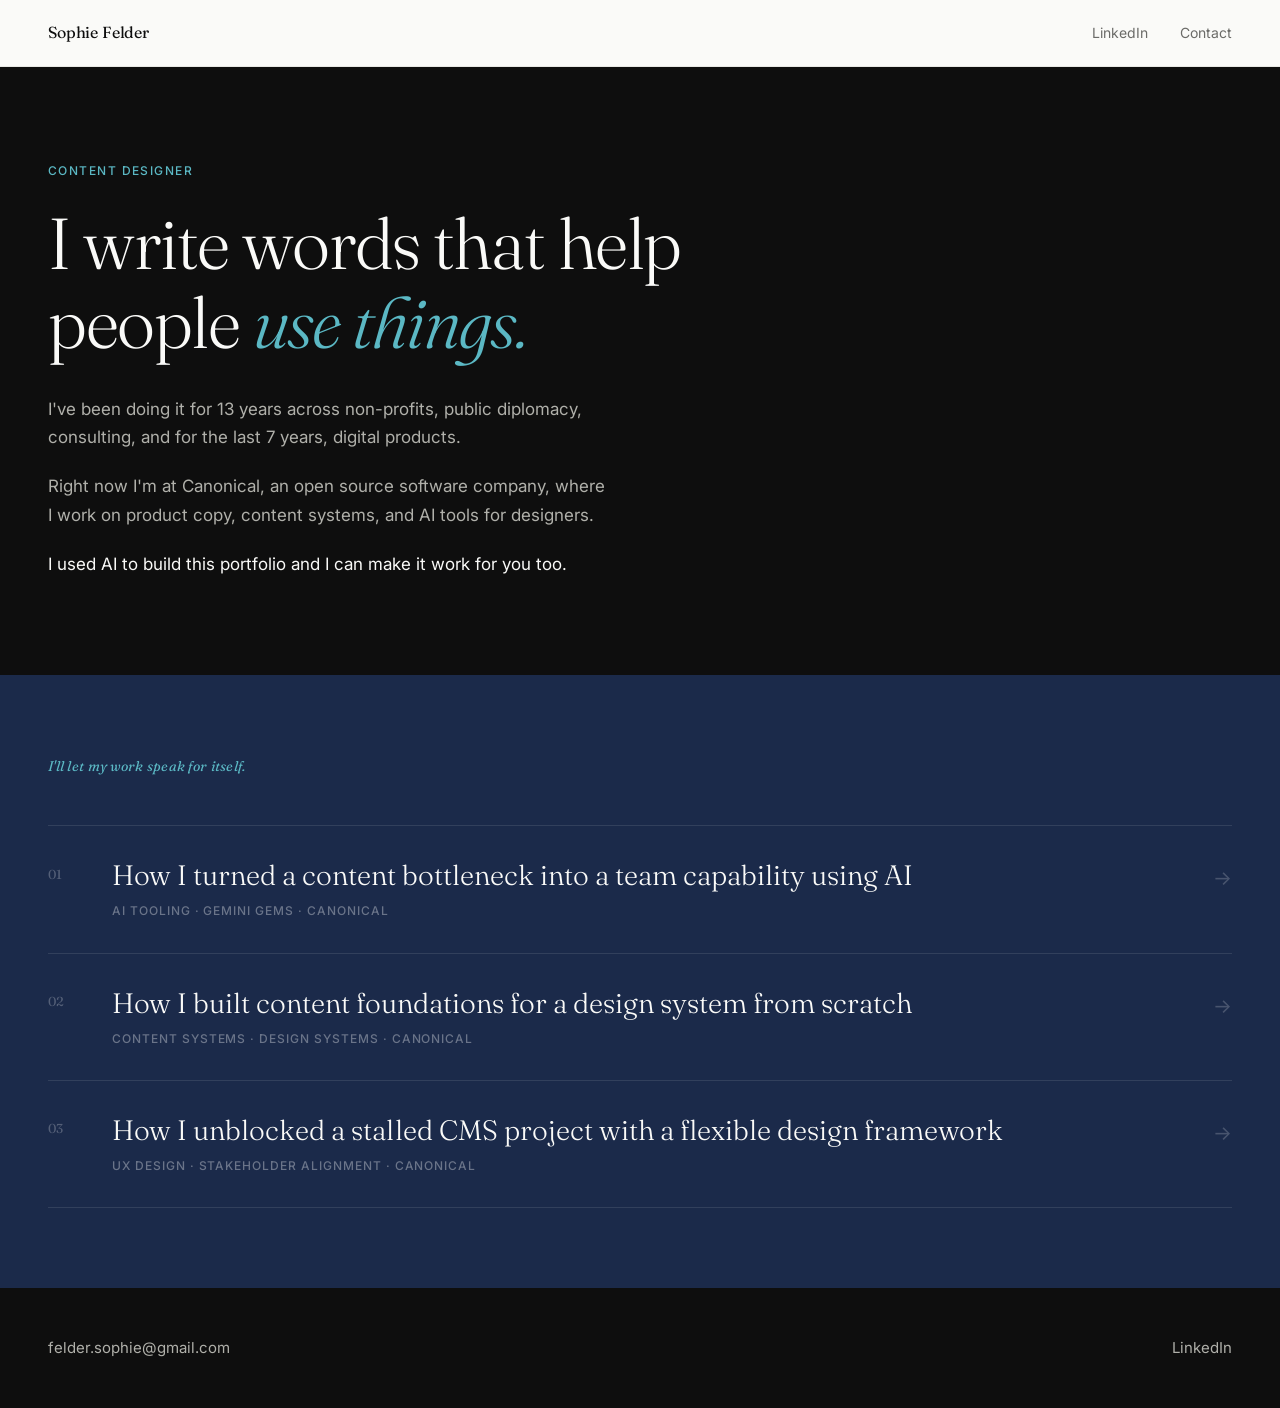
==== index.html @ ff307e4e "Add files via upload" ====
<!DOCTYPE html>
<html lang="en">
<head>
  <meta charset="UTF-8" />
  <meta name="viewport" content="width=device-width, initial-scale=1.0" />
  <title>Sophie Felder, Content Designer</title>
  <link href="https://fonts.googleapis.com/css2?family=Fraunces:ital,opsz,wght@0,9..144,300;0,9..144,400;0,9..144,500;1,9..144,300;1,9..144,400&family=Inter:wght@300;400;500&display=swap" rel="stylesheet" />
  <style>
    *, *::before, *::after { box-sizing: border-box; margin: 0; padding: 0; }

    :root {
      --black: #0E0E0E;
      --navy: #1B2A4A;
      --robin: #5BB8C4;
      --off-white: #FAFAF8;
      --warm-gray: #6B6B68;
      --light-gray: #E8E8E4;
      --serif: 'Fraunces', Georgia, serif;
      --sans: 'Inter', Helvetica, sans-serif;
    }

    html { scroll-behavior: smooth; }

    body {
      background: var(--off-white);
      color: var(--black);
      font-family: var(--sans);
      font-size: 16px;
      line-height: 1.6;
      -webkit-font-smoothing: antialiased;
    }

    /* NAV */
    nav {
      position: fixed;
      top: 0; left: 0; right: 0;
      z-index: 100;
      display: flex;
      justify-content: space-between;
      align-items: center;
      padding: 1.25rem 3rem;
      background: var(--off-white);
      border-bottom: 1px solid var(--light-gray);
    }

    .nav-name {
      font-family: var(--serif);
      font-size: 1rem;
      font-weight: 400;
      color: var(--black);
      text-decoration: none;
      letter-spacing: -0.01em;
    }

    .nav-links { display: flex; gap: 2rem; }
    .nav-links a {
      font-size: 0.875rem;
      font-weight: 400;
      color: var(--warm-gray);
      text-decoration: none;
      transition: color 0.2s;
    }
    .nav-links a:hover { color: var(--black); }

    /* HERO */
    .hero {
      background: var(--black);
      color: var(--off-white);
      padding: 9rem 3rem 6rem;
      min-height: 75vh;
      display: flex;
      align-items: flex-end;
    }

    .hero-inner {
      max-width: 900px;
    }

    .hero-eyebrow {
      font-family: var(--sans);
      font-size: 0.75rem;
      font-weight: 500;
      letter-spacing: 0.12em;
      text-transform: uppercase;
      color: var(--robin);
      margin-bottom: 1.5rem;
    }

    .hero h1 {
      font-family: var(--serif);
      font-size: clamp(2.5rem, 6vw, 4.5rem);
      font-weight: 300;
      line-height: 1.1;
      letter-spacing: -0.02em;
      margin-bottom: 2rem;
      color: var(--off-white);
    }

    .hero h1 em {
      font-style: italic;
      color: var(--robin);
    }

    .hero-body {
      max-width: 560px;
    }

    .hero-body p {
      font-size: 1.0625rem;
      line-height: 1.7;
      color: #B0B0AA;
      margin-bottom: 1.25rem;
    }

    .hero-body p:last-child { margin-bottom: 0; }

    .hero-body strong {
      color: var(--off-white);
      font-weight: 400;
    }

    /* WORK SECTION */
    .work-section {
      background: var(--navy);
      padding: 5rem 3rem;
    }

    .work-section h2 {
      font-family: var(--serif);
      font-size: 0.875rem;
      font-weight: 400;
      font-style: italic;
      color: var(--robin);
      margin-bottom: 3rem;
      letter-spacing: 0.02em;
    }

    .project-list { list-style: none; }

    .project-item {
      border-top: 1px solid rgba(255,255,255,0.1);
      padding: 2rem 0;
      display: flex;
      align-items: flex-start;
      justify-content: space-between;
      gap: 2rem;
      transition: background 0.2s;
    }

    .project-item:last-child { border-bottom: 1px solid rgba(255,255,255,0.1); }

    .project-item a {
      text-decoration: none;
      display: flex;
      align-items: flex-start;
      justify-content: space-between;
      width: 100%;
      gap: 2rem;
    }

    .project-number {
      font-family: var(--serif);
      font-size: 0.8125rem;
      color: rgba(255,255,255,0.25);
      margin-top: 0.35rem;
      flex-shrink: 0;
      width: 2rem;
    }

    .project-info { flex: 1; }

    .project-title {
      font-family: var(--serif);
      font-size: clamp(1.25rem, 2.5vw, 1.75rem);
      font-weight: 300;
      color: var(--off-white);
      line-height: 1.25;
      margin-bottom: 0.5rem;
      transition: color 0.2s;
    }

    .project-item a:hover .project-title { color: var(--robin); }

    .project-tag {
      font-size: 0.75rem;
      font-weight: 500;
      letter-spacing: 0.08em;
      text-transform: uppercase;
      color: rgba(255,255,255,0.35);
    }

    .project-arrow {
      font-size: 1.25rem;
      color: rgba(255,255,255,0.2);
      margin-top: 0.25rem;
      flex-shrink: 0;
      transition: color 0.2s, transform 0.2s;
    }

    .project-item a:hover .project-arrow {
      color: var(--robin);
      transform: translateX(4px);
    }

    /* FOOTER */
    footer {
      background: var(--black);
      padding: 3rem;
      display: flex;
      justify-content: space-between;
      align-items: center;
      flex-wrap: wrap;
      gap: 1rem;
    }

    footer a {
      color: #B0B0AA;
      text-decoration: none;
      font-size: 0.9375rem;
      transition: color 0.2s;
    }

    footer a:hover { color: var(--robin); }

    /* ANIMATIONS */
    @keyframes fadeUp {
      from { opacity: 0; transform: translateY(20px); }
      to { opacity: 1; transform: translateY(0); }
    }

    .hero-eyebrow { animation: fadeUp 0.6s ease both; }
    .hero h1 { animation: fadeUp 0.6s 0.1s ease both; }
    .hero-body { animation: fadeUp 0.6s 0.2s ease both; }

    @media (max-width: 640px) {
      nav { padding: 1rem 1.5rem; }
      .hero { padding: 7rem 1.5rem 4rem; }
      .work-section { padding: 3rem 1.5rem; }
      footer { padding: 2rem 1.5rem; }
    }
  </style>
</head>
<body>

  <nav>
    <a class="nav-name" href="index.html">Sophie Felder</a>
    <div class="nav-links">
      <a href="https://www.linkedin.com/in/sophie-felder-39305128/" target="_blank">LinkedIn</a>
      <a href="mailto:felder.sophie@gmail.com">Contact</a>
    </div>
  </nav>

  <section class="hero">
    <div class="hero-inner">
      <p class="hero-eyebrow">Content Designer</p>
      <h1>I write words that help<br>people <em>use things.</em></h1>
      <div class="hero-body">
        <p>I've been doing it for 13 years across non-profits, public diplomacy, consulting, and for the last 7 years, digital products.</p>
        <p>Right now I'm at Canonical, an open source software company, where I work on product copy, content systems, and AI tools for designers.</p>
        <p><strong>I used AI to build this portfolio and I can make it work for you too.</strong></p>
      </div>
    </div>
  </section>

  <section class="work-section">
    <h2>I'll let my work speak for itself.</h2>
    <ul class="project-list">
      <li class="project-item">
        <a href="case-study-gems.html">
          <span class="project-number">01</span>
          <div class="project-info">
            <div class="project-title">How I turned a content bottleneck into a team capability using AI</div>
            <div class="project-tag">AI tooling &middot; Gemini Gems &middot; Canonical</div>
          </div>
          <span class="project-arrow">→</span>
        </a>
      </li>
      <li class="project-item">
        <a href="case-study-guidelines.html">
          <span class="project-number">02</span>
          <div class="project-info">
            <div class="project-title">How I built content foundations for a design system from scratch</div>
            <div class="project-tag">Content systems &middot; Design systems &middot; Canonical</div>
          </div>
          <span class="project-arrow">→</span>
        </a>
      </li>
      <li class="project-item">
        <a href="case-study-cms.html">
          <span class="project-number">03</span>
          <div class="project-info">
            <div class="project-title">How I unblocked a stalled CMS project with a flexible design framework</div>
            <div class="project-tag">UX design &middot; Stakeholder alignment &middot; Canonical</div>
          </div>
          <span class="project-arrow">→</span>
        </a>
      </li>
    </ul>
  </section>

  <footer>
    <a href="mailto:felder.sophie@gmail.com">felder.sophie@gmail.com</a>
    <a href="https://www.linkedin.com/in/sophie-felder-39305128/" target="_blank">LinkedIn</a>
  </footer>

</body>
</html>
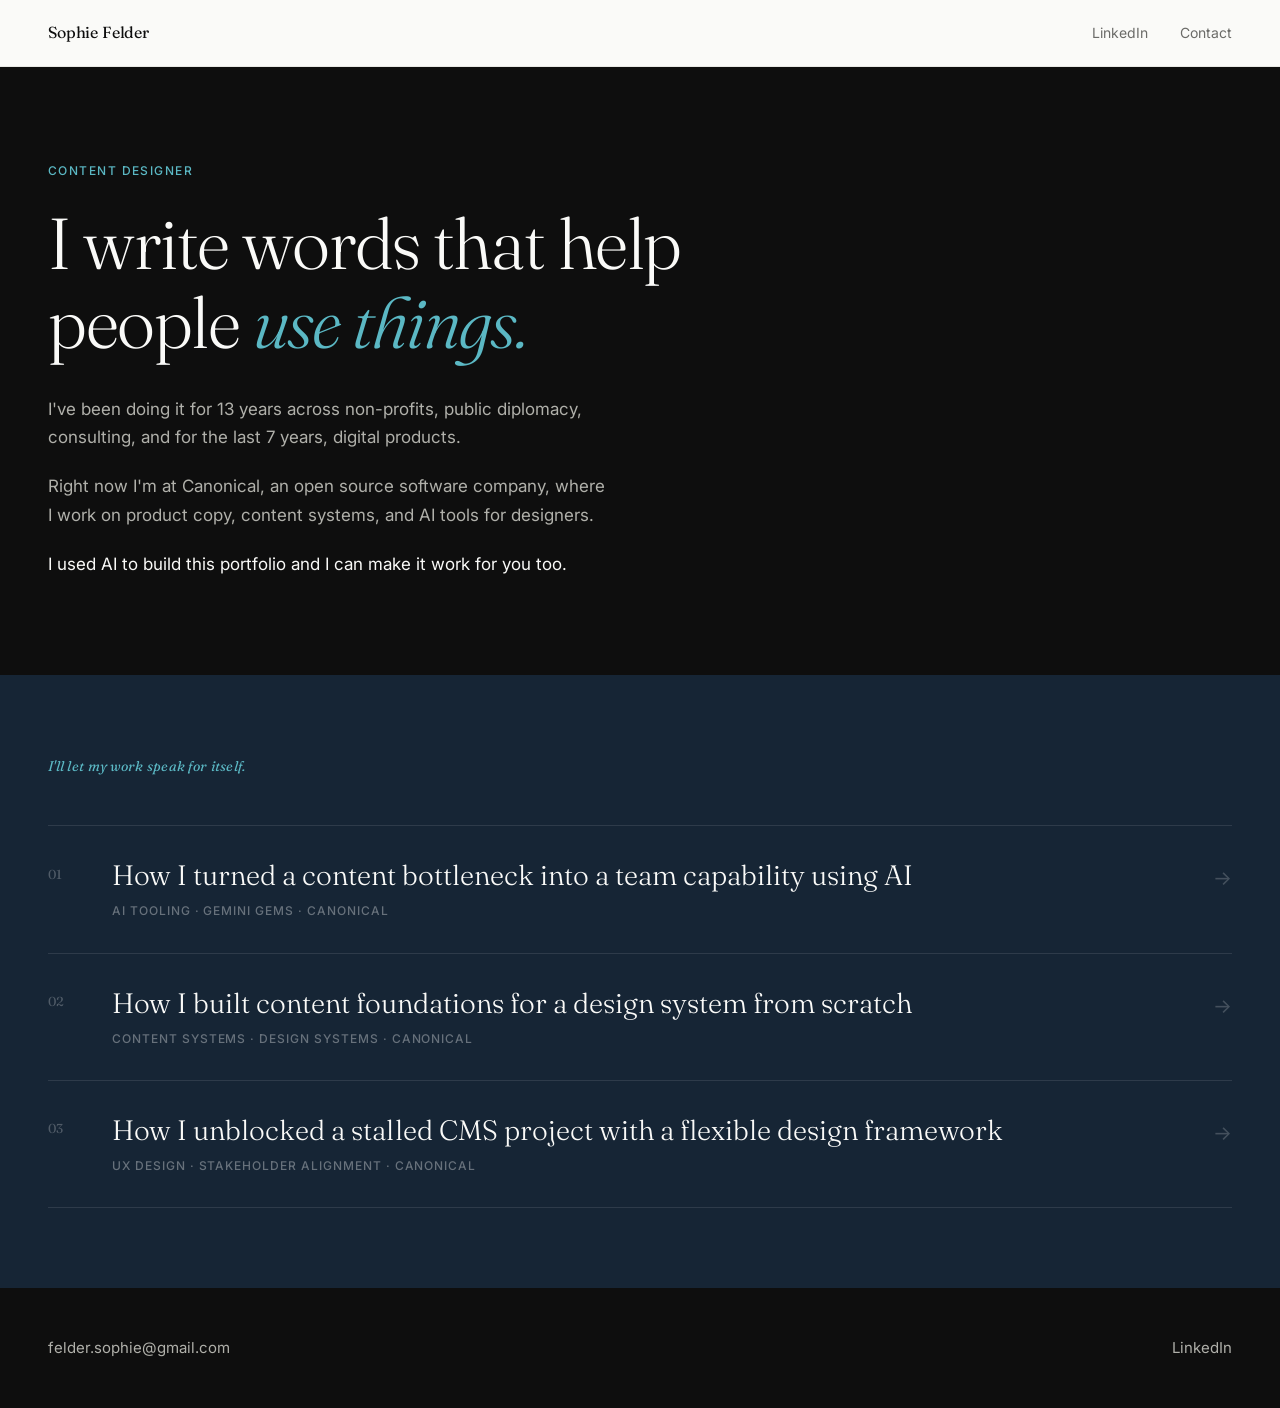
==== commit 18693e6c: "Update index and case study styles Co-Authored-By: Claude Sonnet 4.6 <noreply@anthropic.com>" ====
--- a/index.html
+++ b/index.html
@@ -10,8 +10,9 @@
 
     :root {
       --black: #0E0E0E;
-      --navy: #1B2A4A;
+      --navy: #162535;
       --robin: #5BB8C4;
+      --robin-dark: #1F6B75;
       --off-white: #FAFAF8;
       --warm-gray: #6B6B68;
       --light-gray: #E8E8E4;
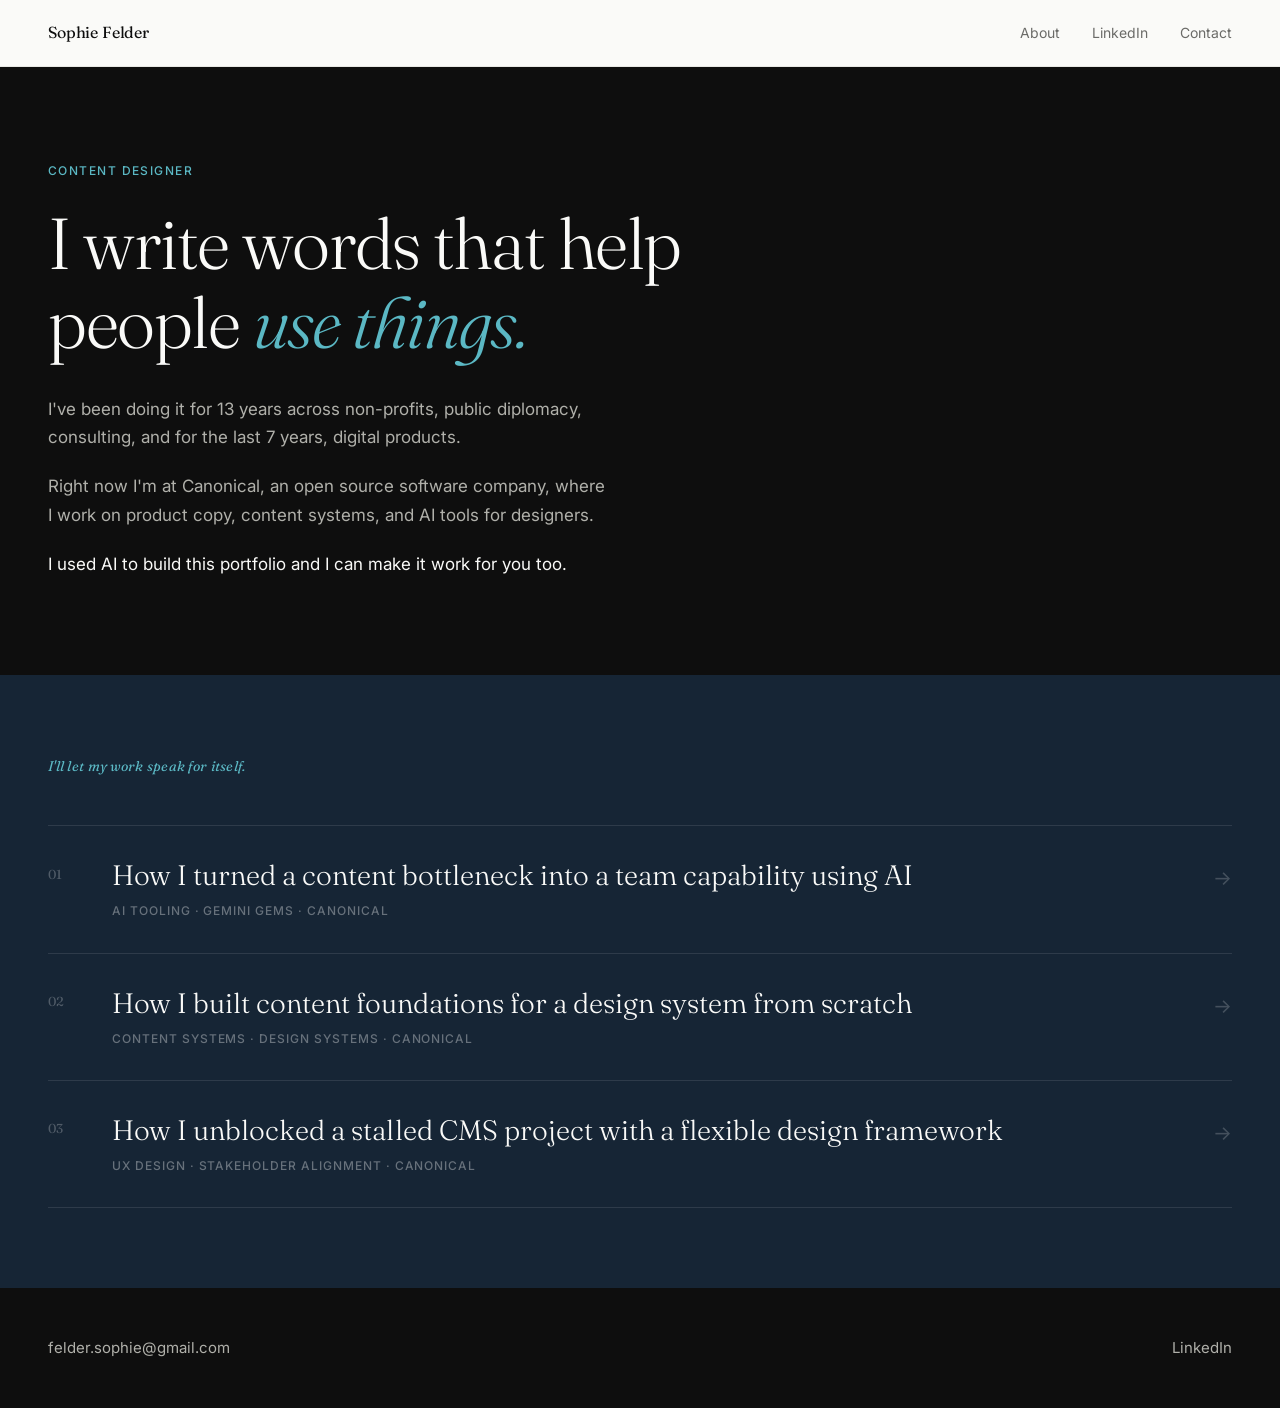
==== commit b90e4e27: "Add About page and update nav links across all pages Co-Authored-By: Claude Sonnet 4.6 <noreply@anth" ====
--- a/index.html
+++ b/index.html
@@ -246,6 +246,7 @@
   <nav>
     <a class="nav-name" href="index.html">Sophie Felder</a>
     <div class="nav-links">
+      <a href="about.html">About</a>
       <a href="https://www.linkedin.com/in/sophie-felder-39305128/" target="_blank">LinkedIn</a>
       <a href="mailto:felder.sophie@gmail.com">Contact</a>
     </div>
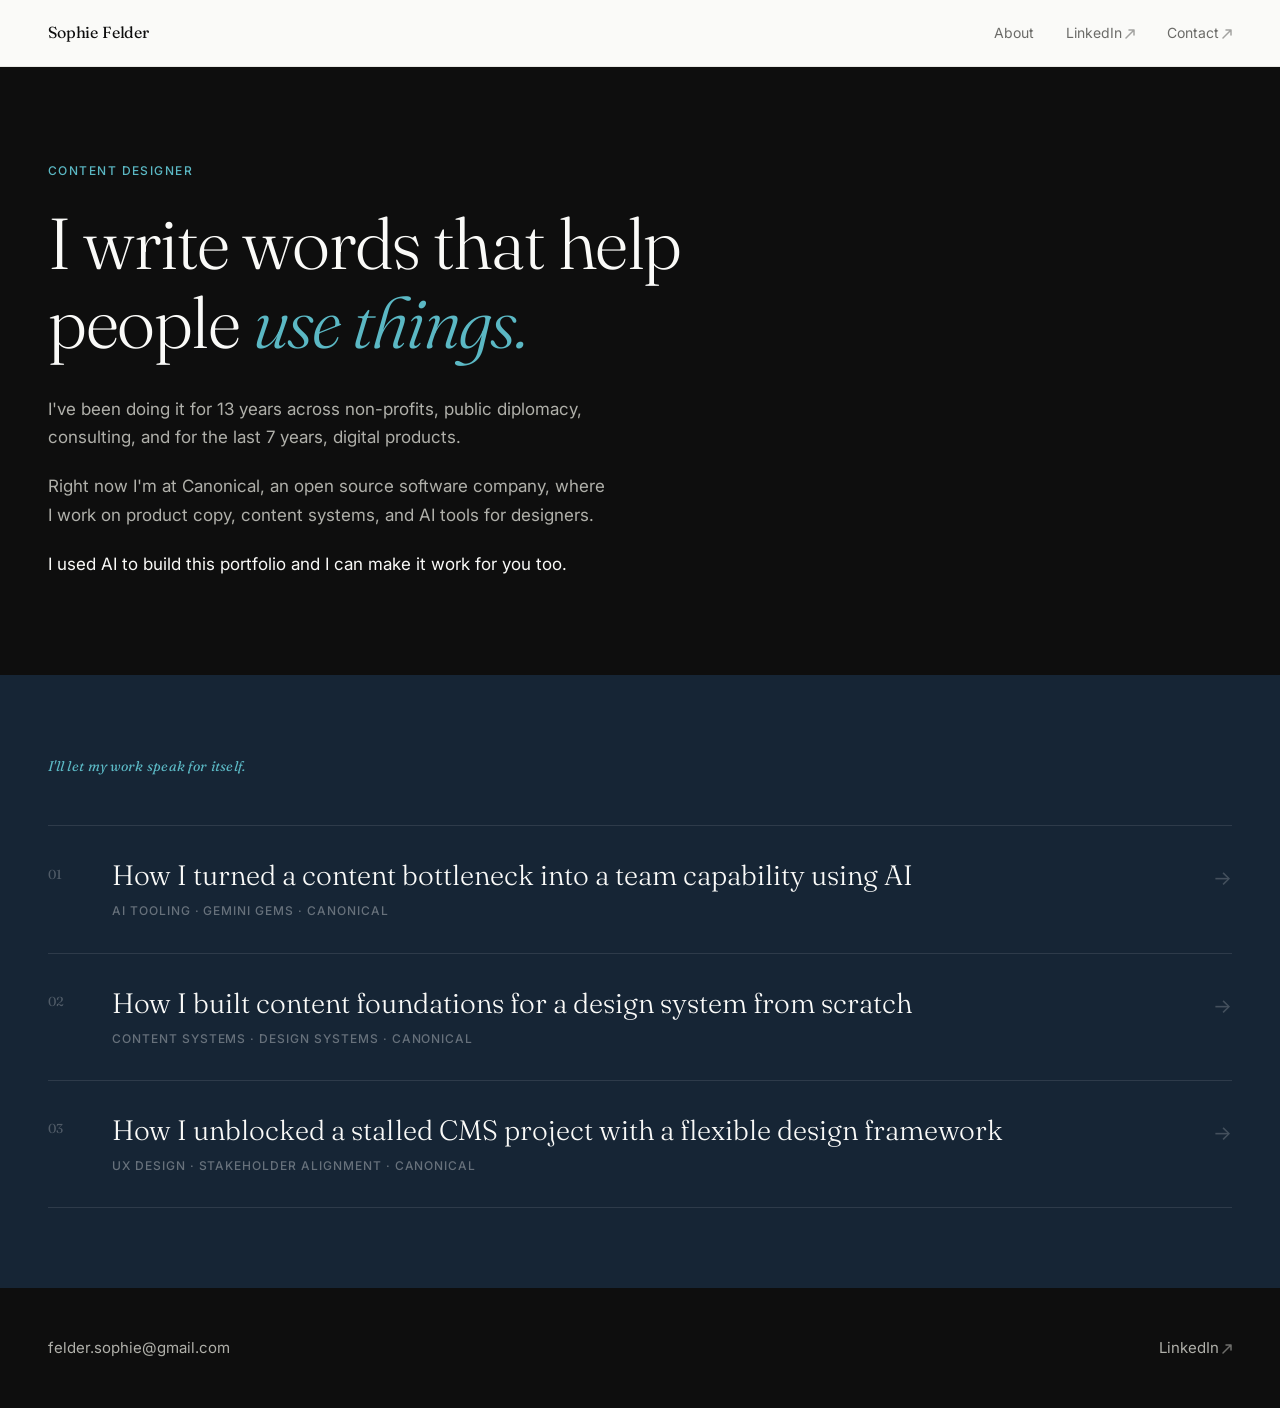
==== commit 3332e7db: "Add external link icons to LinkedIn and Contact nav links Co-Authored-By: Claude Sonnet 4.6 <noreply" ====
--- a/index.html
+++ b/index.html
@@ -247,8 +247,8 @@
     <a class="nav-name" href="index.html">Sophie Felder</a>
     <div class="nav-links">
       <a href="about.html">About</a>
-      <a href="https://www.linkedin.com/in/sophie-felder-39305128/" target="_blank">LinkedIn</a>
-      <a href="mailto:felder.sophie@gmail.com">Contact</a>
+      <a href="https://www.linkedin.com/in/sophie-felder-39305128/" target="_blank">LinkedIn<svg width="10" height="10" viewBox="0 0 10 10" fill="none" xmlns="http://www.w3.org/2000/svg" style="margin-left:3px;vertical-align:middle;opacity:0.6"><path d="M1 9L9 1M9 1H4M9 1V6" stroke="currentColor" stroke-width="1.5" stroke-linecap="round" stroke-linejoin="round"/></svg></a>
+      <a href="mailto:felder.sophie@gmail.com">Contact<svg width="10" height="10" viewBox="0 0 10 10" fill="none" xmlns="http://www.w3.org/2000/svg" style="margin-left:3px;vertical-align:middle;opacity:0.6"><path d="M1 9L9 1M9 1H4M9 1V6" stroke="currentColor" stroke-width="1.5" stroke-linecap="round" stroke-linejoin="round"/></svg></a>
     </div>
   </nav>
 
@@ -302,7 +302,7 @@
 
   <footer>
     <a href="mailto:felder.sophie@gmail.com">felder.sophie@gmail.com</a>
-    <a href="https://www.linkedin.com/in/sophie-felder-39305128/" target="_blank">LinkedIn</a>
+    <a href="https://www.linkedin.com/in/sophie-felder-39305128/" target="_blank">LinkedIn<svg width="10" height="10" viewBox="0 0 10 10" fill="none" xmlns="http://www.w3.org/2000/svg" style="margin-left:3px;vertical-align:middle;opacity:0.6"><path d="M1 9L9 1M9 1H4M9 1V6" stroke="currentColor" stroke-width="1.5" stroke-linecap="round" stroke-linejoin="round"/></svg></a>
   </footer>
 
 </body>
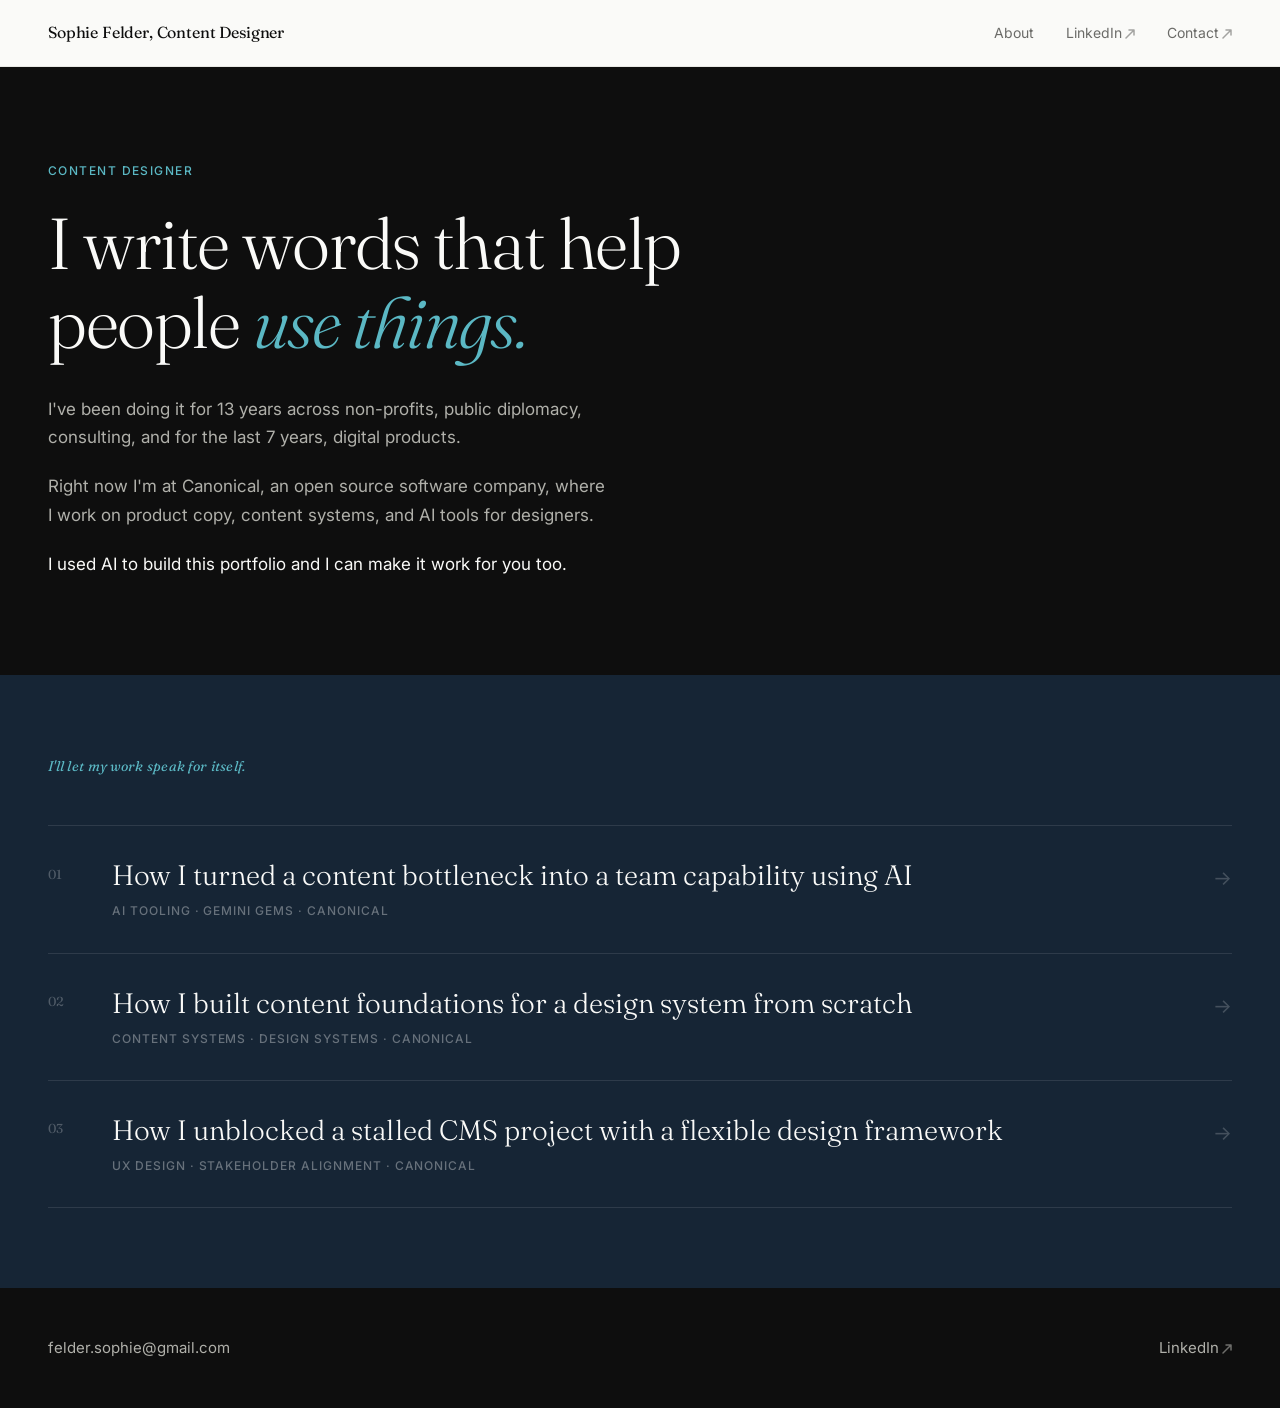
==== commit 545aa27b: "Update nav name to Sophie Felder, Content Designer Co-Authored-By: Claude Sonnet 4.6 <noreply@anthro" ====
--- a/index.html
+++ b/index.html
@@ -244,7 +244,7 @@
 <body>
 
   <nav>
-    <a class="nav-name" href="index.html">Sophie Felder</a>
+    <a class="nav-name" href="index.html">Sophie Felder, Content Designer</a>
     <div class="nav-links">
       <a href="about.html">About</a>
       <a href="https://www.linkedin.com/in/sophie-felder-39305128/" target="_blank">LinkedIn<svg width="10" height="10" viewBox="0 0 10 10" fill="none" xmlns="http://www.w3.org/2000/svg" style="margin-left:3px;vertical-align:middle;opacity:0.6"><path d="M1 9L9 1M9 1H4M9 1V6" stroke="currentColor" stroke-width="1.5" stroke-linecap="round" stroke-linejoin="round"/></svg></a>
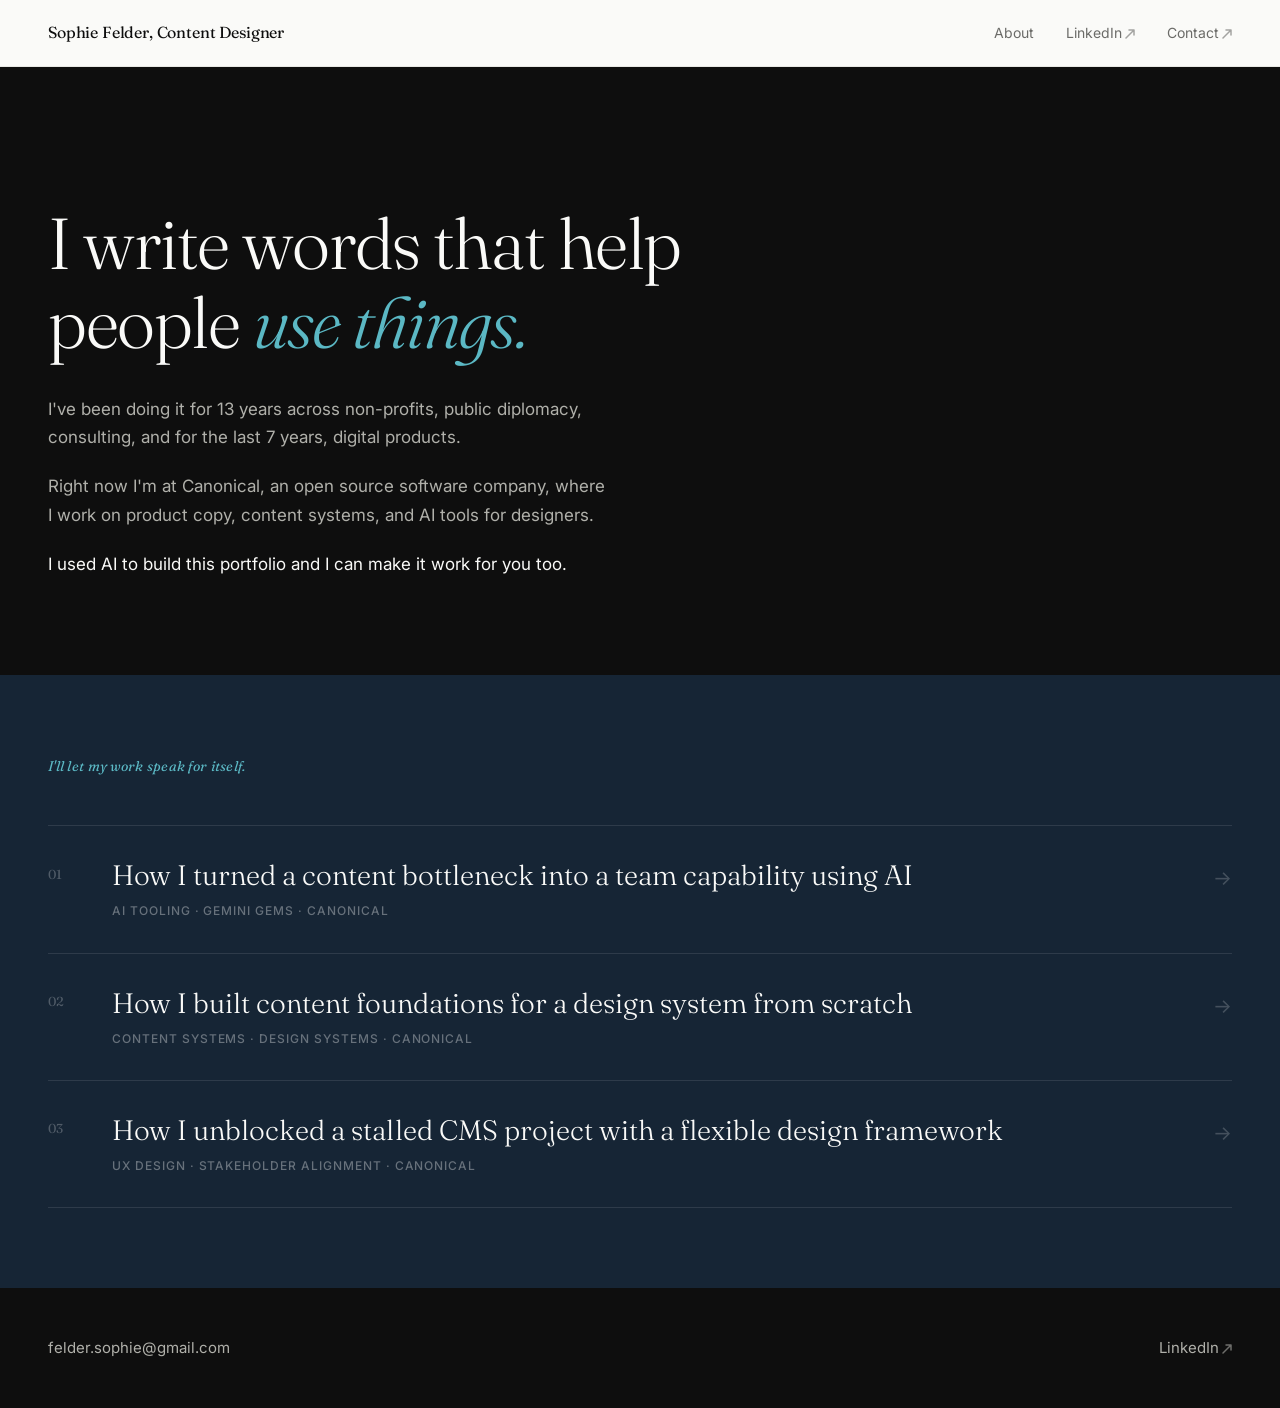
==== commit 45353f61: "Remove hero eyebrow label Co-Authored-By: Claude Sonnet 4.6 <noreply@anthropic.com>" ====
--- a/index.html
+++ b/index.html
@@ -254,7 +254,6 @@
 
   <section class="hero">
     <div class="hero-inner">
-      <p class="hero-eyebrow">Content Designer</p>
       <h1>I write words that help<br>people <em>use things.</em></h1>
       <div class="hero-body">
         <p>I've been doing it for 13 years across non-profits, public diplomacy, consulting, and for the last 7 years, digital products.</p>
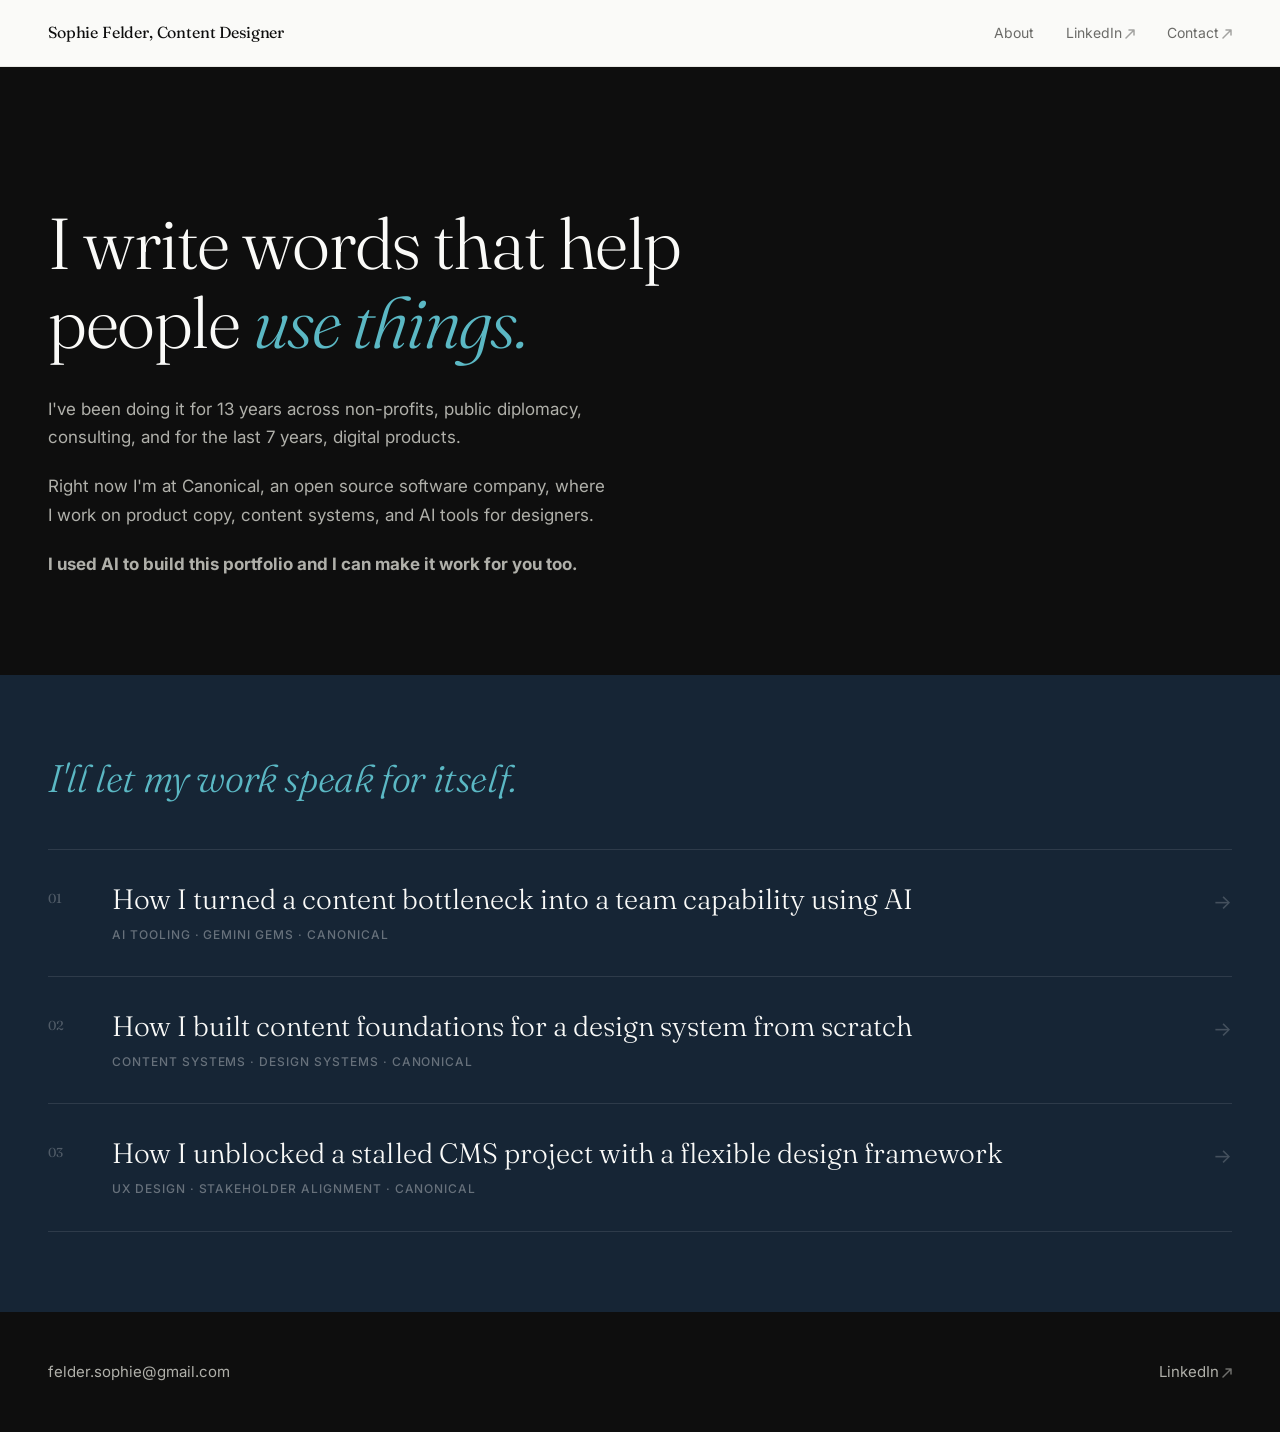
==== commit 1a4f359b: "Reduce hero font styles and make work section heading match h1 Co-Authored-By: Claude Sonnet 4.6 <no" ====
--- a/index.html
+++ b/index.html
@@ -115,11 +115,6 @@
 
     .hero-body p:last-child { margin-bottom: 0; }
 
-    .hero-body strong {
-      color: var(--off-white);
-      font-weight: 400;
-    }
-
     /* WORK SECTION */
     .work-section {
       background: var(--navy);
@@ -128,12 +123,13 @@
 
     .work-section h2 {
       font-family: var(--serif);
-      font-size: 0.875rem;
-      font-weight: 400;
+      font-size: clamp(1.5rem, 3vw, 2.5rem);
+      font-weight: 300;
       font-style: italic;
       color: var(--robin);
       margin-bottom: 3rem;
-      letter-spacing: 0.02em;
+      letter-spacing: -0.01em;
+      line-height: 1.2;
     }
 
     .project-list { list-style: none; }
